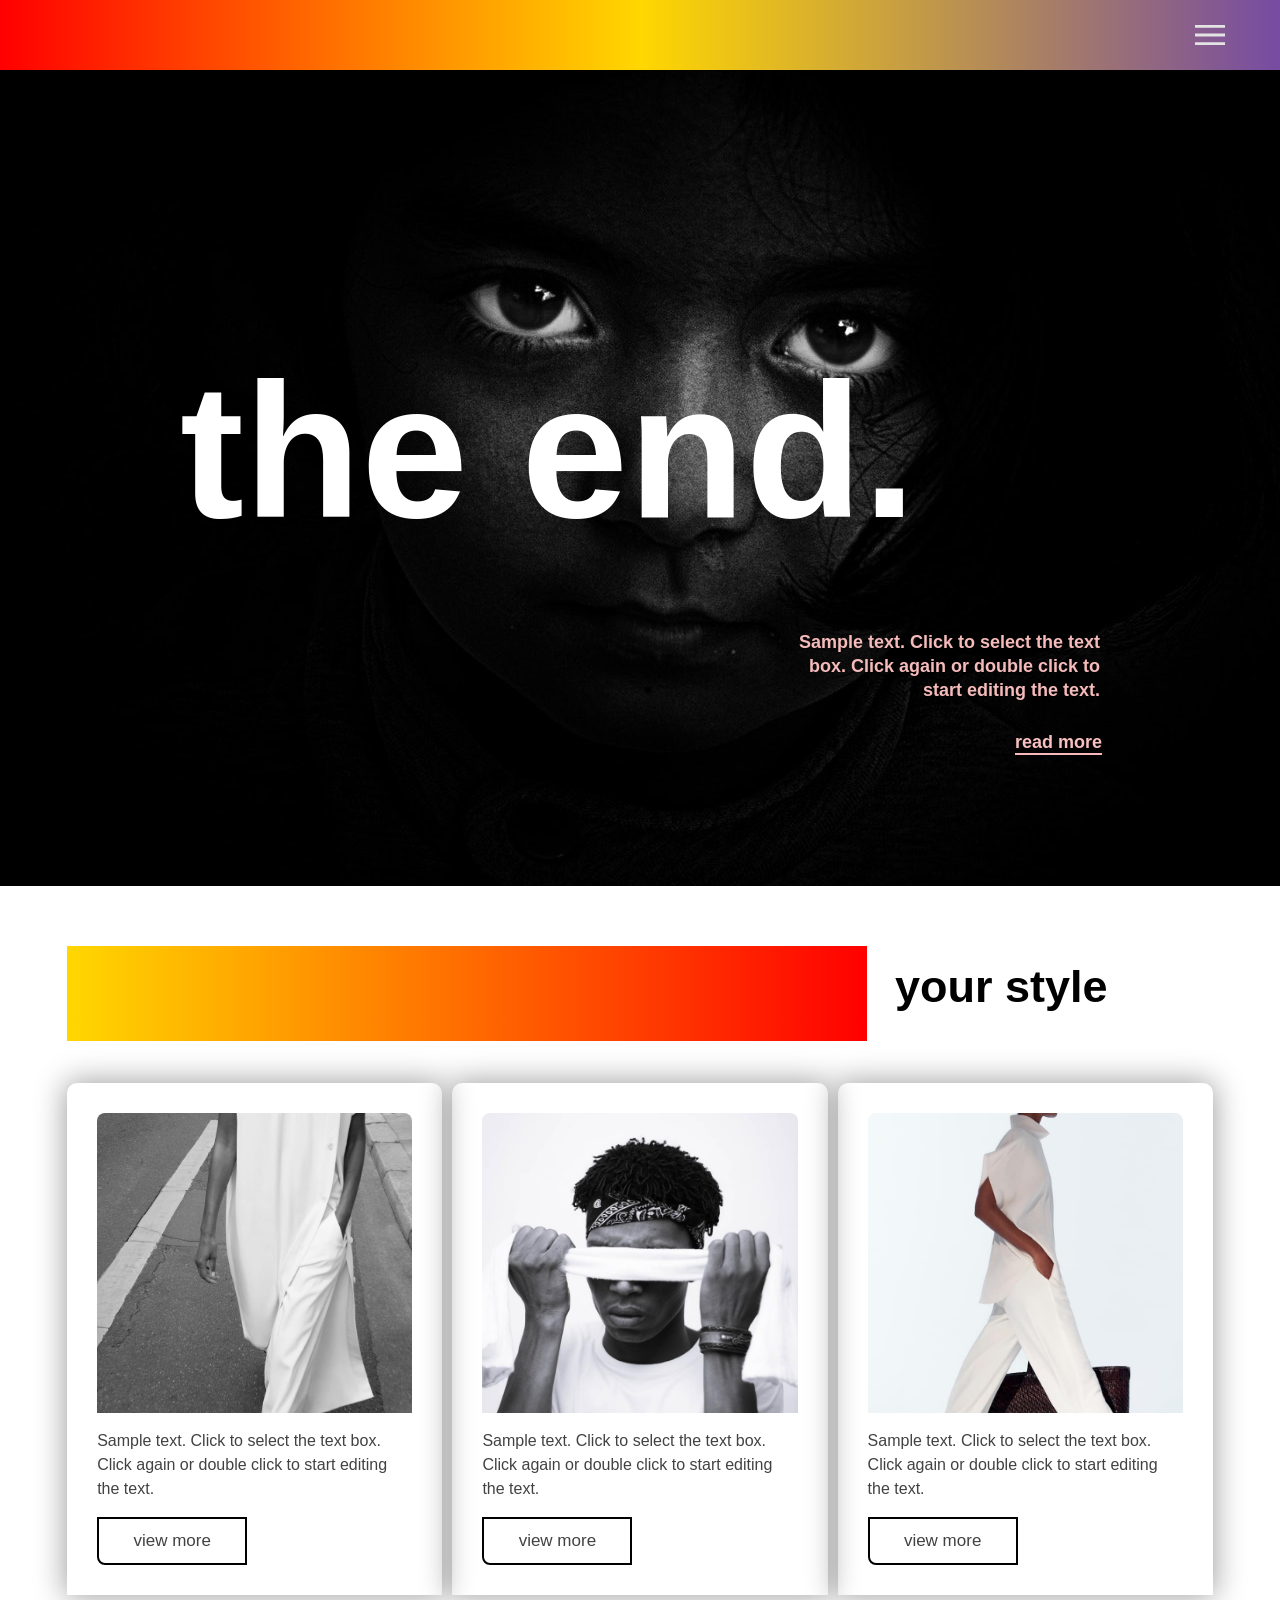
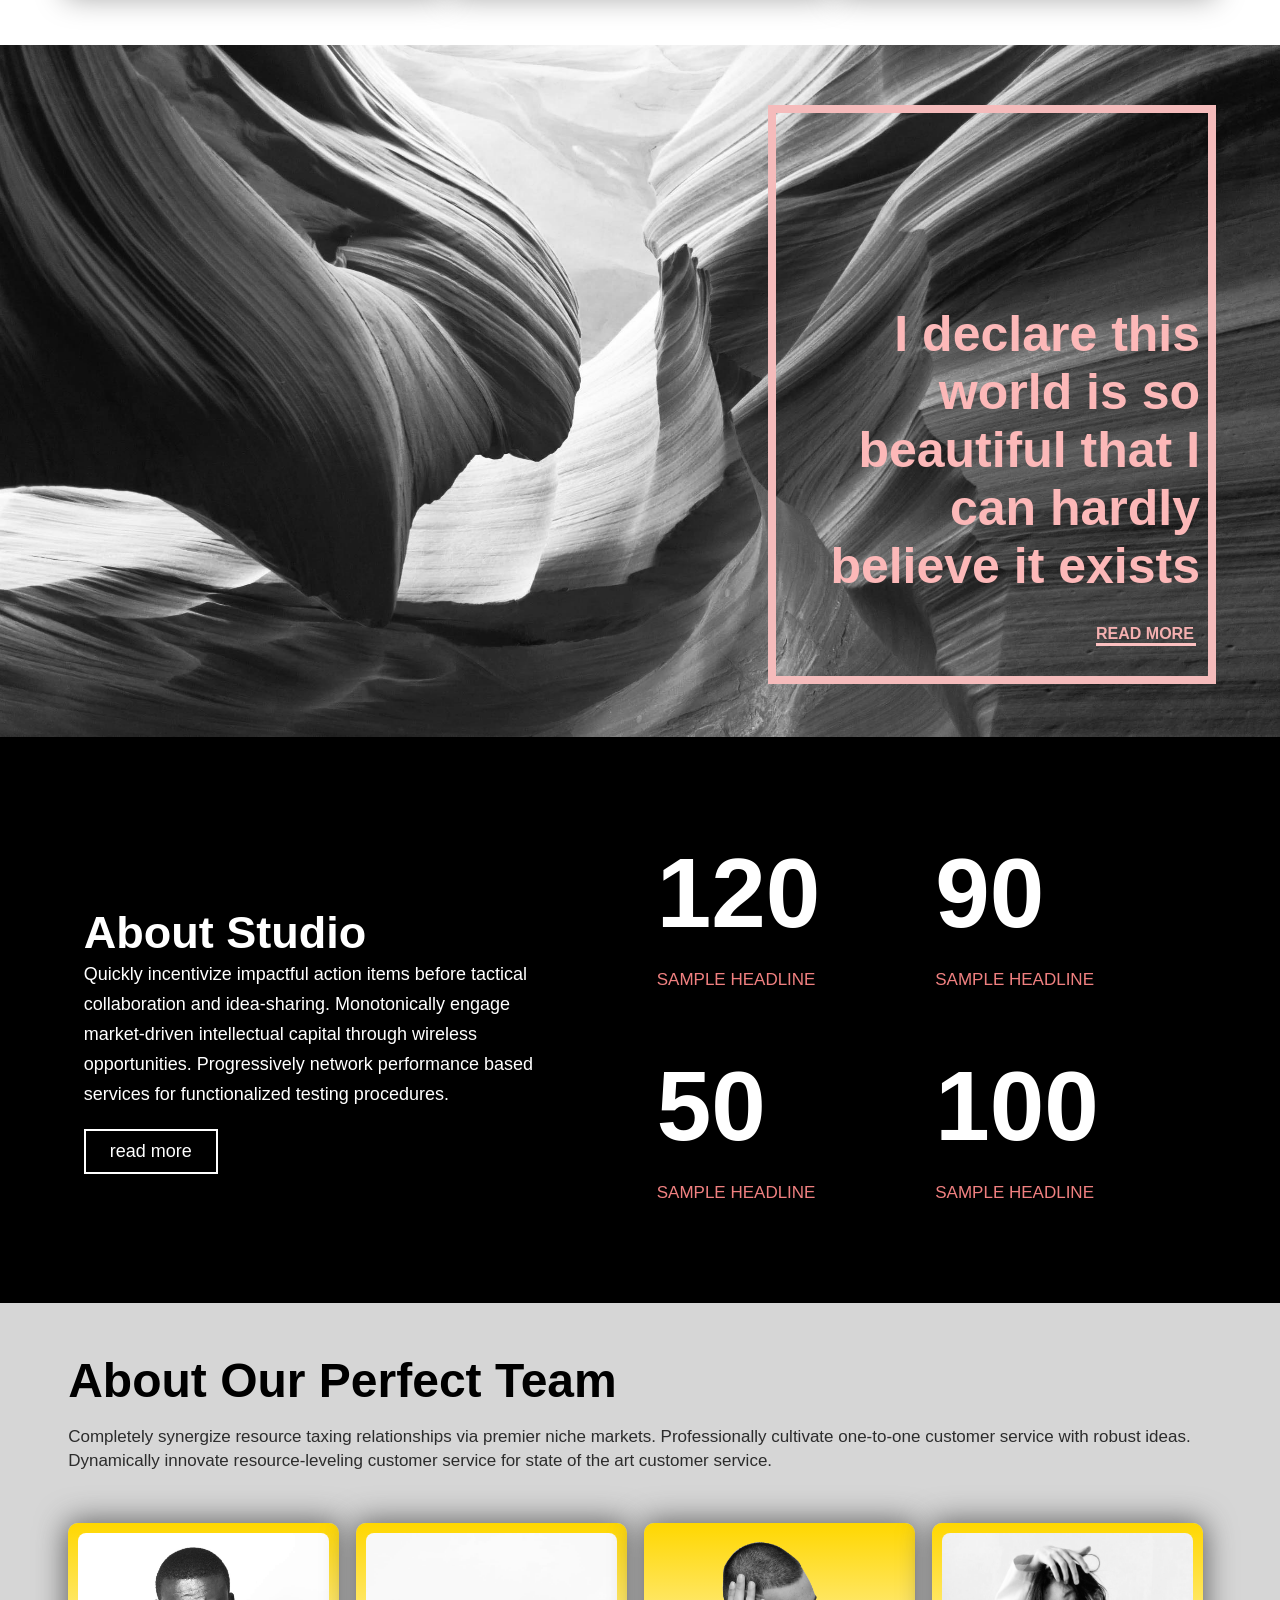
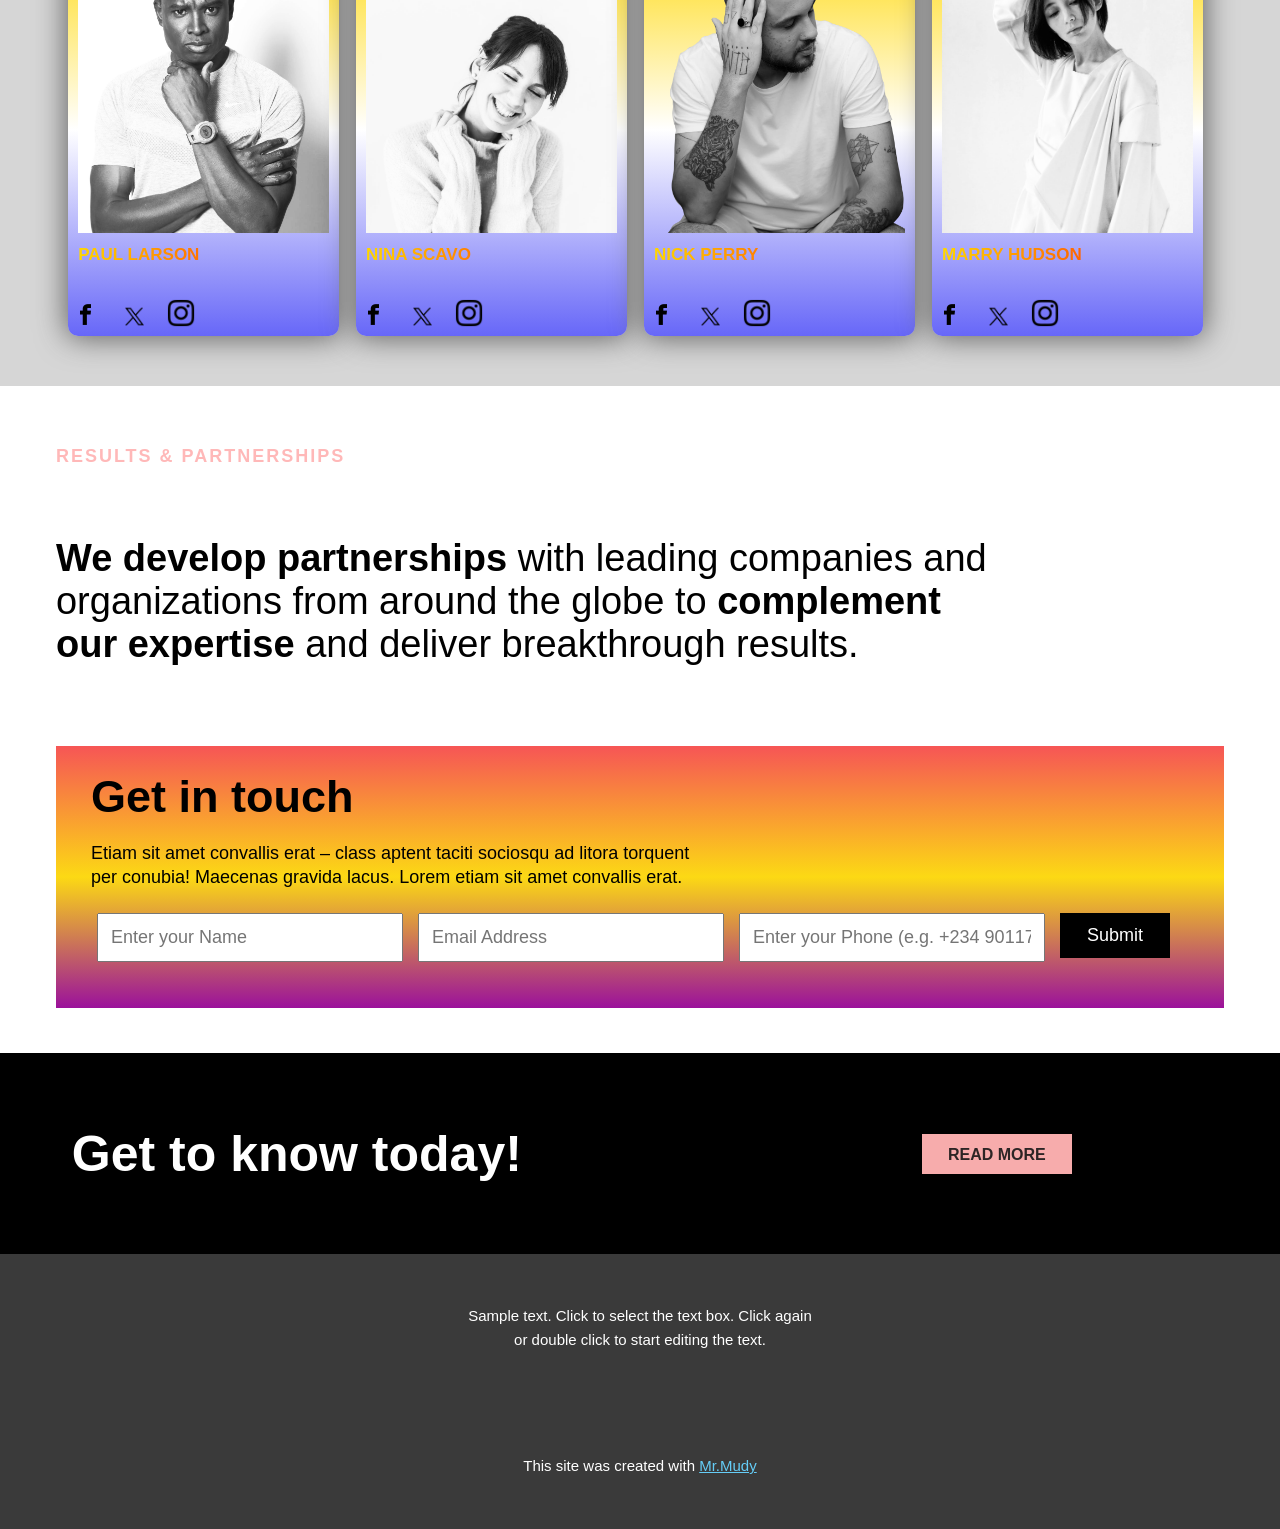
==== index.html @ afe8a610 "Rename myfirsttrial.html to index.html" ====
<!DOCTYPE html>
<html lang="en">
  <head>
    <meta charset="UTF-8">
    
    <meta name="viewport" content="width=device-width, initial-scale=1.0">

    <title>first trial</title>
    <meta name="description" content="a modern fashion website.">

    <link rel="stylesheet" href="/styles/myfirsttrial.css">
    <link rel="stylesheet" href="/styles/my-first-trial-second-section.css">
    <link rel="stylesheet" href="/styles/my-first-trial-third-section.css">
    <link rel="stylesheet" href="/styles/my-first-trial-fourth-section.css">
    <link rel="stylesheet" href="/styles/my-first-trial-fift-section.css">
    <link rel="stylesheet" href="/styles/my-first-trial-sixt-section.css">
    <link rel="stylesheet" href="/styles/head-section.css">
  </head>
  <body>
    <header class="head-bar">
      <div class="head-container">
        <div class="sub-head-container">
          <img class="material-symbols-outlined" src="myimages/menu_37dp_E3E3E3_FILL0_wght400_GRAD0_opsz40.svg">
        </div>
      </div>
    </header>
    <!--the body of the page-->
    <main class="the-main-page">
      <section class="first-section">
        <div class="first-div-of-the-first-section">
          <img class="first-ever-image" src="/myimages/eyes-portrait-person-girl-18495.jpg">
          <div class="the-div-for-the-absolute-contents">
            <div class="first-absolute-content-container">
              <h1 class="the-first-absolute-content-itself">
                the end.
              </h1>
            </div>
          </div>
          <div class="second-of-the-content-container">
            <div class="main-second-absolute-content-container">
              <p class="second-of-the-absolute-contents">
                Sample text. Click to select the text box. Click again or double click to start editing the text.
              </p>
              <div class="readmore-and-horizontal-line-container">
                <a class="the-third-last-of-the-absolute-contents">
                  read more
                </a>
                <hr class="first-section-hr">
              </div>
            </div>
          </div>
        </div>
      </section>

      <!--second section of the page-->

      <section class="second-section">
        <div class="first-container-under-the-second-section">
          <div class="second-contianer-under-second-section">
            <div class="container-of-the-first-contents-of-the-second-section">
              <div class="the-colored-div"></div>
              <h2 class="the-heading-beneath-the-colored-div">
                your style
              </h2>
            </div>
            <div class="second-division-container-of-the-contents-in-the-second-section">
              <div class="first-content-in-the-second-division-container">
                <div class="sub-first-content-in-the-second-division-container">
                  <div class="for-the-image">
                    <img class="the-first-image" src="/myimages/0000111251_10_1_161.jpg">
                  </div>
                  <div class="for-the-paragraph">
                    <p class="first-paragraph-in-second-division-of-second-section">
                      Sample text. Click to select the text box. Click again or double click to start editing the text.
                    </p>
                  </div>
                  <div class="for-the-button">
                    <button class="second-section-buttons">
                      view more
                    </button>
                  </div>
                </div>
              </div>
              <div class="first-content-in-the-second-division-container">
                <div class="sub-first-content-in-the-second-division-container">
                  <div class="for-the-image">
                    <img class="the-first-image" src="/myimages/man-in-white-crew-neck-t-shirt-holding-white-surfboard-4548997.jpg">
                  </div>
                  <div class="for-the-paragraph">
                    <p class="first-paragraph-in-second-division-of-second-section">
                      Sample text. Click to select the text box. Click again or double click to start editing the text.
                    </p>
                  </div>
                  <div class="for-the-button">
                    <button class="second-section-buttons">
                      view more
                    </button>
                  </div>
                </div>
              </div>
              <div class="first-content-in-the-second-division-container">
                <div class="sub-first-content-in-the-second-division-container">
                  <div class="for-the-image">
                    <img class="the-first-image" src="/myimages/5101558251_6_1_16.jpg">
                  </div>
                  <div class="for-the-paragraph">
                    <p class="first-paragraph-in-second-division-of-second-section">
                      Sample text. Click to select the text box. Click again or double click to start editing the text.
                    </p>
                  </div>
                  <div class="for-the-button">
                    <button class="second-section-buttons">
                      view more
                    </button>
                  </div>
                </div>
              </div>
            </div>
          </div>
        </div>
      </section>

      <!--the third section of the page-->

      <section class="third-section">
        <div class="overall-container">
          <div class="first-ever-content-contianer">
            <img class="first-content-image" src="myimages/1.jpg">
            <div class="absolute-container-of-the-first-content">
              <p class="first-absolute-content-of-third-section">
                I declare this world is so beautiful that I can hardly believe it exists
              </p>
              <div class="read-more-container">
                <a class="second-absolute-content-of-third-section">
                  READ MORE
                </a>
                <hr class="the-third-section-hr">
              </div>
            </div>
          </div>
          <div class="third-section-second-side-container">
            <div class="for-sideways-margin">
              <div class="for-top-and-bottom-margin">
                <div class="first-container-of-second-division-third-section">
                  <div class="sub-first-container-of-second-division-third-section">
                    <h1 class="first-heading-second-division-third-section">
                      About Studio
                    </h1>
                    <p class="first-P-second-div-of-third-section">
                      Quickly incentivize impactful action items before tactical collaboration and idea-sharing. Monotonically engage market-driven intellectual capital through wireless opportunities. Progressively network performance based services for functionalized testing procedures.
                    </p>
                    <button class="to-learn-more">
                      read more
                    </button>
                  </div>
                </div>
                <div class="third-container-third-section">
                  <div class="first-container-of-third-container-third-section1">
                    <h2 class="first-number-count">
                      120
                    </h2>
                    <p class="the-headline">
                      SAMPLE HEADLINE
                    </p>
                  </div>
                  <div class="first-container-of-third-container-third-section2">
                    <h2 class="first-number-count">
                      90
                    </h2>
                    <p class="the-headline">
                      SAMPLE HEADLINE
                    </p>
                  </div>
                  <div class="first-container-of-third-container-third-section3">
                    <h2 class="first-number-count">
                    50
                    </h2>
                    <p class="the-headline">
                      SAMPLE HEADLINE
                    </p>
                  </div>
                  <div class="first-container-of-third-container-third-section4">
                    <h2 class="first-number-count">
                      100
                    </h2>
                    <p class="the-headline">
                      SAMPLE HEADLINE
                    </p>
                  </div>
                </div>
              </div>
            </div>
          </div>
        </div>
      </section>


      <!--this is fourth section-->

      <section class="fourth-section">
        <div class="fourth-section-overall-container">
          <div class="fourth-section-sub-overall">
            <div class="first-partitioned-container-of-the-fourth-side">
              <div class="container-to-about-our-perfect-team">
                <h1 class="the-about-our-team-content-itself">
                  About Our Perfect Team
                </h1>
              </div>
              <div class="body-content-container">
                <p class="the-body-content-itself">
                  Completely synergize resource taxing relationships via premier niche markets. 
                  Professionally cultivate one-to-one customer service with robust ideas. 
                  Dynamically innovate resource-leveling customer service for state of the art customer service.
                </p>
              </div>
            </div>

            <!--this is the fourth section second part-->

            <div class="second-part-fourth-section-overall-container">
              <div class="second-part-partitioned-container">
                <div class="direct-second-part-first-image-container">
                  <img class="the-second-part-first-image-itself" src="myimages/pexels-photo-733500.jpg">
                </div>
                <div class="name-container">
                  <p class="this-is-the-name">
                    PAUL LARSON
                  </p>
                </div>
                <div class="the-media-handles-container">
                  <img class="facebook" src="myimages/av580aef89b415365fb9c.png">
                  <img class="teitter" src="myimages/Twitter-X-Logo-Graphics-75321100-1-312x208.png">
                  <img class="instagram" src="myimages/instagram-63.png">
                </div>
              </div>

              <div class="second-part-partitioned-container">
                <div class="direct-second-part-first-image-container">
                  <img class="the-second-part-first-image-itself" src="myimages/pexels-photo-709802.jpg">
                </div>
                <div class="name-container">
                  <p class="this-is-the-name">
                    NINA SCAVO
                  </p>
                </div>
                <div class="the-media-handles-container">
                  <img class="facebook" src="myimages/av580aef89b415365fb9c.png">
                  <img class="teitter" src="myimages/Twitter-X-Logo-Graphics-75321100-1-312x208.png">
                  <img class="instagram" src="myimages/instagram-63.png">
                </div>
              </div>

              <div class="second-part-partitioned-container">
                <div class="direct-second-part-first-image-container">
                  <img class="the-second-part-first-image-itself" src="myimages/pexels-photo-2659177.png">
                </div>
                <div class="name-container">
                  <p class="this-is-the-name">
                    NICK PERRY
                  </p>
                </div>
                <div class="the-media-handles-container">
                  <img class="facebook" src="myimages/av580aef89b415365fb9c.png">
                  <img class="teitter" src="myimages/Twitter-X-Logo-Graphics-75321100-1-312x208.png">
                  <img class="instagram" src="myimages/instagram-63.png">
                </div>
              </div>

              <div class="second-part-partitioned-container">
                <div class="direct-second-part-first-image-container">
                  <img class="the-second-part-first-image-itself" src="myimages/pexels-photo-1030895.jpg">
                </div>
                <div class="name-container">
                  <p class="this-is-the-name">
                    MARRY HUDSON
                  </p>
                </div>
                <div class="the-media-handles-container">
                  <img class="facebook" src="myimages/av580aef89b415365fb9c.png">
                  <img class="teitter" src="myimages/Twitter-X-Logo-Graphics-75321100-1-312x208.png">
                  <img class="instagram" src="myimages/instagram-63.png">
                </div>
              </div>
            </div>
          </div>
        </div>
      </section>


      <!--the fifth section-->


      <section class="fift-section">
        <div class="fift-section-first-ever-container">
          <div class="fift-section-sub-first-container">
            <div class="first-division-of-fift-section">
              <h2 class="head1-fift-section">
                RESULTS & PARTNERSHIPS
              </h2>
              <p class="body-content-under-head1-fift-section">
                <span class="inward-element">We develop partnerships</span>
                 with leading companies and organizations from around the globe to
                <span class="inward-element">complement our expertise</span>
                and deliver breakthrough results.
              </p>
            </div>
            <div class="second-division-of-fift-section">
              <div class="first-content-container-of-the-second-division-form">
                <h2 class="the-form-head1">
                  Get in touch
                </h2>
                <p class="the-form-P-content">
                  Etiam sit amet convallis erat – 
                  class aptent taciti sociosqu ad litora torquent per conubia! 
                  Maecenas gravida lacus. Lorem etiam sit amet convallis erat.
                </p>
              </div>
              <div class="the-form-conntainer">
                <div class="placeholder-container">
                  <input type="text" placeholder="Enter your Name">
                  <div class="tooltip">Please, fill out this field.</div>
                </div>
                <div class="placeholder-container">
                  <input type="text" placeholder="Email Address">
                  <div class="tooltip">Please, fill out this field.</div>
                </div>
                <div class="placeholder-container">
                  <input type="text" placeholder="Enter your Phone (e.g. +234 9011708708)">
                  <div class="tooltip">Please, fill out this field.</div>
                </div>
                <div class="submit-button-container">
                  <button class="the-submit-button-itself">
                    Submit
                  </button>
                </div>
              </div>
            </div>
          </div>
        </div>
      </section>

      <!--this is the sixth section-->
      
      <section class="sixth-section">
        <div class="overall-container-sixth-section">
          <div class="sixth-section-content-container">
            <div class="sub-six-content-container">
              <h1 class="the-sixt-head-one">
                Get to know today!
              </h1>
              <button class="sixth-section-button">
                READ MORE
              </button>
            </div>
          </div>
        </div>
      </section>

      <section class="seventh-section">
        <div class="seven-left-and-right">
          <div class="seven-up-and-down">
            <p class="seven-content">
              Sample text. Click to select the text box. 
              Click again or double click to start editing the text.
            </p>
          </div>
        </div>
      </section>


      <section class="eight-section">
        <div class="eight-left-and-right">
          <div class="eight-up-and-down">
            <p class="eight-content-itself">
              This site was created with <a>Mr.Mudy</a> 
            </p>
          </div>
        </div>
      </section>
    </main>
  </body>
</html>
---- styles/myfirsttrial.css ----
body{
  margin: 0;
}

.first-section {
  margin: 70px 0 0 0;
  width: 100%;
  aspect-ratio: 18/20;
  max-height: 816px;
}

.first-div-of-the-first-section {
  width: 100%;
  height: 100%;
  position: relative;
}

.first-ever-image {
  width: 100%;
  height: 100%;
  display: block;
  object-fit: cover;
}

.the-div-for-the-absolute-contents {
  position: absolute;
  top: clamp(200px, 19vw, 250px);
  left: clamp(80px, 17vw, 180px);
}

@media(min-width: 767px) {
  .the-div-for-the-absolute-contents {
    top: 270px;
  }
}

.the-first-absolute-content-itself {
  color: white;
  font-family: Roboto, sans-serif;
  font-size: clamp(4rem, 15vw, 15.625rem);
  font-weight: 900;
  margin: 0;
}

.second-of-the-content-container {
  display: flex;
  flex-direction: column;
}

.main-second-absolute-content-container {
  position: absolute;
  top: clamp(318px, 63vw, 530px);
  right: clamp(60px, 12vw, 150px);
}

.second-of-the-absolute-contents {
  color: rgb(245, 186, 186);
  font-family: Roboto, sans-serif;
  font-weight: 600;
  line-height: 24px;
  font-size: clamp(14px, 2vw, 18px);
  width: 330px;
  margin: 0;
  text-align: right;
}


.second-of-the-absolute-contents {
  margin: 30px;
}

.the-third-last-of-the-absolute-contents {
  color: rgb(248, 192, 192);
  font-family: Roboto, sans-serif;
  margin: 15px 0 0 275px;
  font-size: 18px;
  font-weight: 600;
  cursor: pointer;
}

.readmore-and-horizontal-line-container hr {
  width: 87px;
  height: 2px;
  margin: 0 0 0 275px;
  background-color: rgb(247, 185, 185);
  border: none;
  
}

.the-third-last-of-the-absolute-contents:hover + .first-section-hr {
  opacity: 0;
}
---- styles/my-first-trial-second-section.css ----
.second-section {
  display: flow-root;
  margin: 0;
}


.first-container-under-the-second-section {
  margin: 0 clamp(5.3125rem, 15vw, 9.6rem) 
  0 
  clamp(5.3125rem, 15vw, 9.6rem);
}

.second-contianer-under-second-section {
  margin: 60px 0 50px 0;
}

.container-of-the-first-contents-of-the-second-section {
  display: flex;
  flex-direction: column;
}


.the-colored-div {
  display: flex;
  align-items: center;
  height: 58px;
  width: clamp(19.6875rem, 66vw, 49.875rem);
  background: linear-gradient( to right, gold, red);
}

@media(min-width:768px) and (max-width: 991px) {
  .first-container-under-the-second-section {
    margin-inline: calc(17px + (128 - 17) * ((100vw - 768px) / (991 - 768)));
  }


  .container-of-the-first-contents-of-the-second-section {
    flex-direction: row;
  }

  .the-colored-div {
    height: 170px;
    margin-right: 50px;
  }
}



@media (min-width: 992px) and (max-width: 1199px) {
  .first-container-under-the-second-section {
    margin-inline: calc(18px + (120 - 18) * ((100vw - 992px) / (1199 - 992)));
  }


  .container-of-the-first-contents-of-the-second-section {
    flex-direction: row;
    max-width: 910px;
  }


  .the-colored-div {
    height: 95px;
    width: 640px;
    margin-right: 10px;
  }

  .the-heading-beneath-the-colored-div {
    font-weight: 500;
  }
}


@media (min-width: 1200px) and (max-width: 1366px) {
  .first-container-under-the-second-section {
    margin-inline: calc(18px + (120 - 18) * ((100vw - 1200px) / (1366 - 1200)));
  }


  .container-of-the-first-contents-of-the-second-section {
    flex-direction: row;
    max-width: 1146px;
  }


  .the-colored-div {
    height: 95px;
    width: 800px;
    margin-right: 18px;
  }

  .the-heading-beneath-the-colored-div {
    font-weight: 500;
    width: 318px;
  }
}


.the-heading-beneath-the-colored-div {
  font-family: Roboto, Sans-serif;
  font-weight: 900;
  font-size: 45px;
  margin: 15px 0 70px 10px;
}


.sub-first-content-in-the-second-division-container {
  display: flex;
  flex-direction: column;
  padding: 12px;
  border-top-left-radius: 10px;
  border-top-right-radius: 10px;
  box-shadow: 0 0 30px 2px rgb(161, 161, 161);
}

.the-first-image {
  border-top-left-radius: 8px;
  border-top-right-radius: 8px;
  width: 100%;
}

.first-paragraph-in-second-division-of-second-section {
  font-family: Roboto, Sans-serif;
  color: rgb(66, 66, 66);
  line-height: 24px;
}

.second-section-buttons {
  width: 150px;
  padding: 12px 15px 12px 15px;
  font-size: 17px;
  color: rgb(66, 66, 66);
  border: 2px solid black;
  border-bottom-left-radius: 8px;
  background-color: white;
  cursor: pointer;
}

.second-section-buttons:hover {
  border-color: white;
}

.second-division-container-of-the-contents-in-the-second-section {
  display: flex;
  flex-direction: column;
  gap: 2rem;
}

.first-content-in-the-second-division-container {
  width: clamp(19.6875rem, 66vw, 49.875rem);
}


@media (min-width: 768px) and (max-width: 991px) {
  .second-division-container-of-the-contents-in-the-second-section {
    display: grid;
    grid-template-columns: 1fr 1fr;
    column-gap: 10px;
  }

  .first-content-in-the-second-division-container {
    width: 100%;
    max-height: 600px;
  }

  .sub-first-content-in-the-second-division-container {
    padding: 35px;
    max-height: 100%;
  }

  .for-the-image {
    height: 376px;
  }

  .the-first-image {
    width: 280px;
    height: 100%;
    object-fit: cover;
  }
}


@media (min-width: 992px) and (max-width: 1199px) {
  .second-division-container-of-the-contents-in-the-second-section {
    display: grid;
    grid-template-columns: 1fr 1fr 1fr;
    column-gap: 10px;
    max-width: auto;
    place-items: center;
  }

  .first-content-in-the-second-division-container {
    width: 300px;
    max-height: 600px;
  }

  .sub-first-content-in-the-second-division-container {
    padding: 30px;
    max-height: 100%;
  }

  .for-the-image {
    width: 100%;
    height: 300px;
  }

  .the-first-image {
    width: 100%;
    height: 100%;
    object-fit: cover;
  }
}

@media (min-width: 1200px) and (max-width: 1366px) {
  .second-division-container-of-the-contents-in-the-second-section {
    display: grid;
    grid-template-columns: 1fr 1fr 1fr;
    column-gap: 10px;
    max-width: auto;
    place-items: center;
  }

  .first-content-in-the-second-division-container {
    width: 100%;
    max-height: 600px;
  }

  .sub-first-content-in-the-second-division-container {
    padding: 30px;
    max-height: 100%;
  }

  .for-the-image {
    width: 100%;
    height: 300px;
  }

  .the-first-image {
    width: 100%;
    height: 100%;
    object-fit: cover;
  }
}
---- styles/my-first-trial-third-section.css ----
.third-section {
  display: flow-root;
  background-color: black;
}

/* third section, first side */

.first-ever-content-contianer {
  position: relative;
  height: clamp(591px, 100vw, 692px);
}

.first-content-image {
  width: 100%;
  height: 100%;
}

.absolute-container-of-the-first-content {
  position: absolute;
  display: flex;
  flex-direction: column;
  border: 8px solid rgb(245, 187, 187);
  top: 60px;
  right: clamp(50px, 10vw, 80px);
  padding: clamp(25px, 15vw, 200px) 8px 30px 40px;
}

.first-absolute-content-of-third-section {
  color: rgb(252, 184, 184);
  font-size: 50px;
  font-weight: 750;
  font-family: Roboto, Sans-serif;
  text-align: right;
  width: clamp(320px, 55vw, 384px);
  margin: 0;
}

.read-more-container {
  margin: 30px 0 0 clamp(220px, 38vw, 280px);
}

.second-absolute-content-of-third-section {
  font-family: Roboto, Sans-serif;
  font-weight: bold;
  margin: 40px 0 0 0;
  color: rgb(245, 176, 176);
  cursor: pointer;
}

.absolute-container-of-the-first-content hr {
  width: 100px;
  margin: 0;
  height: 3px;
  border: none;
  background-color: rgb(252, 192, 192);
}

.second-absolute-content-of-third-section:hover + .the-third-section-hr {
  opacity: 0;
}

@media(min-width: 768px) and (max-width: 991px) {
  .absolute-container-of-the-first-content {
    right: calc(10px + (130 - 10) * ((100vw - 768px) / (991 - 768)));
  }
}

@media(min-width: 992px) and (max-width: 1199px) {
  .absolute-container-of-the-first-content {
    right: calc(10px + (130 - 10) * ((100vw - 992px) / (1199 - 992)));
  }
}

@media(min-width: 1200px) and (max-width: 1366px) {
  .absolute-container-of-the-first-content {
    right: calc(10px + (130 - 18) * ((100vw - 1200px) / (1366 - 1200)));
  }
}


/* third section, second side */

.third-section-second-side-container {
  display: flow-root;
}

.for-sideways-margin {
  margin: 0 clamp(100px, 17vw, 120px) 0 clamp(100px, 17vw, 120px);
}

.for-top-and-bottom-margin {
  display: flex;
  flex-direction: column;
  margin: 80px 0 80px 0;
}

.first-heading-second-division-third-section {
  font-family: Roboto, Sans-serif;
  font-size: 45px;
  color: white;
}

.first-P-second-div-of-third-section {
  font-family: Roboto, Sans-serif;
  font-size: 18px;
  line-height: 30px;
  color: white;
}

.to-learn-more {
  background-color: black;
  color: white;
  border: 2px solid white;
  padding: 10px 24px 10px 24px;
  font-size: 18px;
  cursor: pointer;
}

.to-learn-more:hover {
  border-color: black;
}

@media( min-width: 768px) and (max-width: 991px) {
  .for-sideways-margin {
    margin-inline: calc(30px + (200 - 30) * ((100vw - 768px) / (991 - 768)));
  }

  .first-P-second-div-of-third-section {
    width: 650px;
    margin: 0 0 20px 0;
  }

  .first-heading-second-division-third-section {
    margin: 0;
  }

  .for-top-and-bottom-margin {
    margin: 250px 0 250px 0;
  }
}


@media( min-width: 992px) and (max-width: 1199px) {
  .for-sideways-margin {
    margin-inline: calc(40px + (120 - 40) * ((100vw - 992px) / (1199 - 992)));
  }

  .first-P-second-div-of-third-section {
    width: 380px;
    margin: 0 0 20px 0;
  }

  .first-heading-second-division-third-section {
    margin: 0;
  }

  .for-top-and-bottom-margin {
    flex-direction: row;
    margin: 100px 0 100px 0;
  }
}

@media( min-width: 1200px) and (max-width: 1366px) {
  .for-sideways-margin {
    margin-inline: calc(50px + (120 - 50) * ((100vw - 1200px) / (1366 - 1200)));
  }

  .first-P-second-div-of-third-section {
    width: 480px;
    margin: 0 0 20px 0;
  }

  .first-heading-second-division-third-section {
    margin: 0;
  }

  .for-top-and-bottom-margin {
    flex-direction: row;
    margin: 100px 0 100px 0;
  }
}

/* the number count and sample headline */

.first-container-of-second-division-third-section {
  margin: 0 0 80px 0;
}

.third-container-third-section {
  display: grid;
  grid-template-columns: 1fr 1fr;
  column-gap: 20px;
  row-gap: 50px;
}

.first-number-count {
  font-family: Roboto, Sans-serif;
  color: white;
  font-size: 70px;
  margin: 0;
}

.the-headline {
  font-family: Roboto, Sans-serif;
  color: lightcoral;
  margin: 20px 0 0 0;
  font-size: clamp(12px, 2vw, 15px);
}


/* responsive for 768px to 991px screen sizes */

@media (min-width: 768px) and (max-width: 991px) {
  .third-container-third-section {
    grid-template-columns: 1fr 1fr 1fr 1fr;
    column-gap: 40px;
  }

  .first-container-of-second-division-third-section {
    margin: 0 0 20px 0;
  } 
}

/* responsive for 992px to 1199px screen sizes */

@media (min-width: 992px) and (max-width: 1199px) {
  .third-container-third-section {
    grid-template-columns: 1fr 1fr;
    column-gap: 95px;
  }

  .first-container-of-second-division-third-section {
    margin: 0 93px 0 0;
  } 

  .first-number-count {
    font-size: 98px;
  }

  .the-headline {
    font-size: 17px;
  }
}


@media (min-width: 1200px) and (max-width: 1366px) {
  .third-container-third-section {
    grid-template-columns: 1fr 1fr;
    column-gap: 115px;
    row-gap: 60px;
  }

  .first-container-of-second-division-third-section {
    margin: 70px 93px 0 0;
  } 

  .first-number-count {
    font-size: 98px;
  }

  .the-headline {
    font-size: 17px;
  }
}
---- styles/my-first-trial-fourth-section.css ----
.fourth-section {
  background-color: rgb(214, 214, 214);
  display: flow-root;
}


.fourth-section p {
  font-family: Roboto, Sans-serif;
  line-height: 24px;
  font-size: 16px;
  color: rgb(44, 44, 44);
}

.fourth-section-overall-container {
  margin: 0 clamp(80px, 16vw, 120px) 0 clamp(80px, 16vw, 120px);
}


.fourth-section-sub-overall {
  margin: 50px 0 50px 0;
}


.the-about-our-team-content-itself {
  font-family: Roboto, Sans-serif;
  font-size: 42px;
  font-weight: 900;
  margin: 0;
}

@media (min-width: 768px) and (max-width: 991px) {
  .fourth-section-overall-container {
    margin-inline: calc(20px + (150 - 20) * ((100vw - 768px) / (991 - 768)));
  }

  .the-body-content-itself {
    width: 700px;
    max-width: 100%;
  }
}


@media (min-width: 992px) and (max-width: 1199px) {
  .fourth-section-overall-container {
    margin-inline: calc(20px + (150 - 20) * ((100vw - 991px) / (1199 - 991)));
  }

  .the-about-our-team-content-itself {
    font-size: 48px;
  }

  .the-body-content-itself {
    width: 880px;
  }
}


@media (min-width: 1200px) and (max-width: 1366px) {
  .fourth-section-overall-container {
    margin-inline: calc(20px + (120 - 20) * ((100vw - 1200px) / (1366 - 1200)));
  }

  .the-about-our-team-content-itself {
    font-size: 48px;
  }

  .fourth-section p {
    width: 1130px;
    max-width: 100%;
    font-size: 17px;
  }
}

/* fourth section, second part */

.second-part-fourth-section-overall-container {
  margin: 50px 0 0 0;
  display: flex;
  flex-direction: column;
  gap: 2rem;
}

.second-part-partitioned-container {
  display: flex;
  flex-direction: column;
  background: linear-gradient(to bottom, gold, white, rgb(103, 103, 248));
  border-radius: 10px;
  box-shadow: 0 0 30px 2px rgb(97, 97, 97);
  min-height: clamp(550px, 110vw, 742px);
}


.direct-second-part-first-image-container {
  display: flex;
  padding: 10px;
  Height: 100%;
}

.the-second-part-first-image-itself {
  border-top-left-radius: 8px;
  border-top-right-radius: 8px;
  width: 100%;
  Height: clamp(400px, 80vw, 613px);
  object-fit: cover;
  object-position: top;
}

.this-is-the-name {
  font-weight: 700;
  background: linear-gradient(to right, gold, red);
  background-clip: text;
  -webkit-background-clip: text;
  -webkit-text-fill-color: transparent;
}

.name-container {
  margin-left: 10px;
}

.name-container p {
  margin: 0 0 30px 0
}

.facebook,
.teitter,
.instagram {
  width: 35px;
  cursor: pointer;
}

.facebook,
.teitter {
  margin: 0 10px 0 0;
}

.teitter,
.instagram {
  margin-bottom: 4px;
}

.instagram {
  width: 30px;
}


@media (min-width: 768px) and (max-width: 991px) {
  .second-part-fourth-section-overall-container {
    margin: 50px 0 0 0;
    display: grid;
    grid-template-columns: 1fr 1fr;
  }

  .second-part-partitioned-container {
    min-height: auto;
  }

  .direct-second-part-first-image-container {
    display: flex;
    height: 400px;
  }

  .the-second-part-first-image-itself {
    width: 100%;
    height: 100%;
  }
}


@media (min-width: 992px) and (max-width: 1199px) {
  .second-part-fourth-section-overall-container {
    margin: 20px 0 0 0;
    display: grid;
    grid-template-columns: 1fr 1fr 1fr 1fr;
    column-gap: 10px;
  }

  .second-part-partitioned-container {
    min-height: auto;
  }

  .direct-second-part-first-image-container {
    display: flex;
    height: 300px;
  }

  .the-second-part-first-image-itself {
    width: 100%;
    height: 100%;
  }
}

@media (min-width: 1200px) and (max-width: 1366px) {
  .second-part-fourth-section-overall-container {
    display: grid;
    grid-template-columns: 1fr 1fr 1fr 1fr;
    column-gap: 8px;
  }

  .second-part-partitioned-container {
    max-width: 271px;
    min-height: auto;
  }

  .direct-second-part-first-image-container {
    height: 300px;
  }

  .the-second-part-first-image-itself {
    height: 100%;
  }
}
---- styles/my-first-trial-fift-section.css ----
.fift-section {
  display: flow-root;
}

.fift-section-first-ever-container {
  margin: 0 85px 0 85px;
}

.fift-section-sub-first-container {
  margin: 60px 0 45px 0;
}

.head1-fift-section {
  font-family: Roboto, Sans-serif;
  color: rgba(255, 183, 183, 0.993);
  font-size: 18px;
  letter-spacing: 2px;
}

.body-content-under-head1-fift-section {
  font-family: Roboto, Sans-serif;
  margin: 70px 0 80px 0;
  font-size: clamp(30px, 6vw, 38px);
  font-weight: 500;
}

.body-content-under-head1-fift-section span {
  font-weight: 700;
}


@media (min-width: 768px) and (max-width: 991px) {
  .fift-section-first-ever-container {
    margin-inline: calc(15px + (150 - 15) * ((100vw - 768px) / (991 - 768)))
  }


  .body-content-under-head1-fift-section {
    width: 650px;
    font-size: 32px;

  }
}


@media (min-width: 992px) and (max-width: 1199px) {
  .fift-section-first-ever-container {
    margin-inline: calc(15px + (110 - 15) * ((100vw - 992px) / (1199 - 992)))
  }


  .body-content-under-head1-fift-section {
    width: 950px;
    font-size: 38px;
    font-weight: 400;
  }
}


@media (min-width: 1200px) and (max-width: 1366px) {
  .fift-section-first-ever-container {
    margin-inline: calc(15px + (100 - 15) * ((100vw - 1200px) / (1366 - 1200)))
  }


  .body-content-under-head1-fift-section {
    width: 950px;
    font-size: 38px;
    font-weight: 400;
  }
}



/* this is the second division of the fifth section */

.second-division-of-fift-section {
  display: flex;
  flex-direction: column;
  padding: 15px 10px;
  background: linear-gradient(to bottom, rgba(245, 66, 66, 0.897), rgb(252, 217, 20), rgb(155, 17, 155));
}

.the-form-head1 {
  font-family: Roboto, Sans-serif;
  margin-top: 12px;
  font-size: clamp(24px, 5.4vw, 45px);
  font-weight: 900;
}

.the-form-P-content {
  font-family: Roboto, Sans-serif;
  line-height: 24px;
  font-size: 18px;
}

.the-form-conntainer {
  display: flex;
  flex-direction: column;
  width: 100%;
}

.placeholder-container,
.submit-button-container {
  margin: 6px;
}

.placeholder-container {
  position: relative;
}

.placeholder-container input {
  width: 100%;
  box-sizing: border-box;
  padding: 12px;
  font-size: 18px;
}

.tooltip {
  position: absolute;
  background-color: black;
  color: white;
  font-family: Roboto, Sans-serif;
  font-size: 14px;
  padding: 3px;
  top: 40px;
  right: -30px;
  z-index: 100;
  opacity: 0;
  pointer-events: none;
}

input:hover + .tooltip {
  opacity: 1;
}


.submit-button-container {
  margin-bottom: 25px;
}


.the-submit-button-itself {
  WIDTH: 100%;
  padding: 12px;
  background-color: black;
  color: white;
  font-size: 18px;
  border: none;
  cursor: pointer;
}

.the-submit-button-itself:hover {
  background-color: rgb(32, 32, 32);
}

.the-submit-button-itself:active {
  background-color: rgb(68, 68, 68);
}

@media (min-width: 768px) and (max-width: 991px) {
  .second-division-of-fift-section {
    padding: 25px;
  }


  .the-form-conntainer {
    display: grid;
    grid-template-columns: 1fr 1fr 1fr 1fr;
  }

  .the-form-head1 {
    margin-top: 0;
  }

  .the-form-P-content {
    width: 600px;
  }
}


@media (min-width: 992px) and (max-width: 1199px) {
  .second-division-of-fift-section {
    padding: 25px 35px;
  }


  .the-form-conntainer {
    display: grid;
    grid-template-columns: 1fr 1fr 1fr 1fr;
    column-gap: 8px;
    width: 100%;
  }

  .the-form-head1 {
    margin: 0 0 10px 0;
  }

  .the-form-P-content {
    width: 600px;
  }

  .the-submit-button-itself {
    width: 100%;
  }

  .submit-button-container {
    width: 110px;
  }

  .placeholder-container {
    height: 49px;
    width: clamp(228px, 23vw, 242px);
  }
}


@media (min-width: 1200px) and (max-width: 1366px) {
  .second-division-of-fift-section {
    padding: 25px 35px;
  }


  .the-form-conntainer {
    display: grid;
    grid-template-columns: 1fr 1fr 1fr 1fr;
    column-gap: 3px;
    width: 100%;
  }

  .the-form-head1 {
    margin: 0 0 10px 0;
  }

  .the-form-P-content {
    width: 600px;
  }

  .the-submit-button-itself {
    width: 100%;
  }

  .submit-button-container {
    width: 110px;
  }

  .placeholder-container {
    height: 49px;
    width: 306px;
  }
}
---- styles/my-first-trial-sixt-section.css ----
.sixth-section {
  display: flow-root;
  background-color: black;
}


.overall-container-sixth-section {
  margin: 0 90px 0 90px;
}

.sixth-section-content-container {
  margin: 70px 0 70px 0;
}

.sub-six-content-container {
  display: flex;
  flex-direction: column;
}

.sixth-section h1 {
  font-family: arial;
  font-size: 50px;
  font-weight: 700;
  color: white;
}


.sixth-section-button {
  font-weight: bold;
  font-size: 16px;
  color: rgba(20, 20, 20, 0.89);
  background-color: rgb(247, 172, 172);
  border: none;
  padding: 15px 24px;
  cursor: pointer;
  width: 150px;
  height: 50px;
}

.sixth-section-button:hover {
  background-color: rgb(243, 120, 120);
}

@media (min-width: 768px) and (max-width: 991px) {
  .overall-container-sixth-section {
    margin-inline: calc(35px + (70 - 35) * ((100vw - 768px) / (991 - 768)));
  }

  .sub-six-content-container {
    flex-direction: row;
    align-items: center;
    gap: calc(80px + (150 - 80) * ((100vw - 768px) / (991 - 768)));
  }
}


@media (min-width: 992px) and (max-width: 1199px) {
  .overall-container-sixth-section {
    margin-inline: calc(55px + (70 - 35) * ((100vw - 992px) / (1199 - 992)));
  }

  .sub-six-content-container {
    flex-direction: row;
    align-items: center;
    gap: 250px;
  }
}


@media (min-width: 1200px) and (max-width: 11366px) {
  .overall-container-sixth-section {
    margin-inline: calc(55px + (70 - 35) * ((100vw - 1200px) / (1366 - 1200)));
  }

  .sub-six-content-container {
    flex-direction: row;
    align-items: center;
    gap: 400px;
    margin: 30px 0;
  }

  .sixth-section-content-container {
    margin: 30px 0;
  }

  .sixth-section-button {
    padding: 12px 24px;
    height: 40px;
  }
}

/* seventh  section */

.seventh-section {
  display: flow-root;
  background-color: rgb(58, 58, 58);
}

.seven-left-and-right {
  display: flex;
  justify-content: center;
  margin-inline: 69px;
}


.seven-up-and-down {
  margin: 50px 0 50px 0;
}

.seven-content {
  margin: 0;
  font-family: Roboto, Sans-serif;
  color: white;
  font-size: 15px;
  line-height: 24px;
  text-align: center;
  width: 350px;
}

/*eight section */


.eight-section {
  display: flow-root;
  background-color: rgb(58, 58, 58);
}


.eight-left-and-right {
  display: flex;
 justify-content: center;
  margin-inline: 110px;
}

.eight-up-and-down {
  margin: 40px 0 40px 0;
}

.eight-content-itself {
  font-family: Roboto, Sans-serif;
  font-size: 15px;
  color: white;
}

.eight-content-itself a {
  color: rgb(101, 205, 247);
  text-decoration: underline;
  cursor: pointer;
}
---- styles/head-section.css ----
.head-bar {
  position: fixed;
  height: 70px;
  width: 100%;
  top: 0;
  left: 0;
  right: 0;
  background: linear-gradient(to right, red,Gold, #764ba2);
  z-index: 1000;
}

.head-container {
  height: 100%;
  width: 100%;
}

.sub-head-container {
  position: relative;
  height: 100%;
  width: 100%;
}

.material-symbols-outlined {
  position: absolute;
  right: 50px;
  top: 15px;
  cursor: pointer;
}
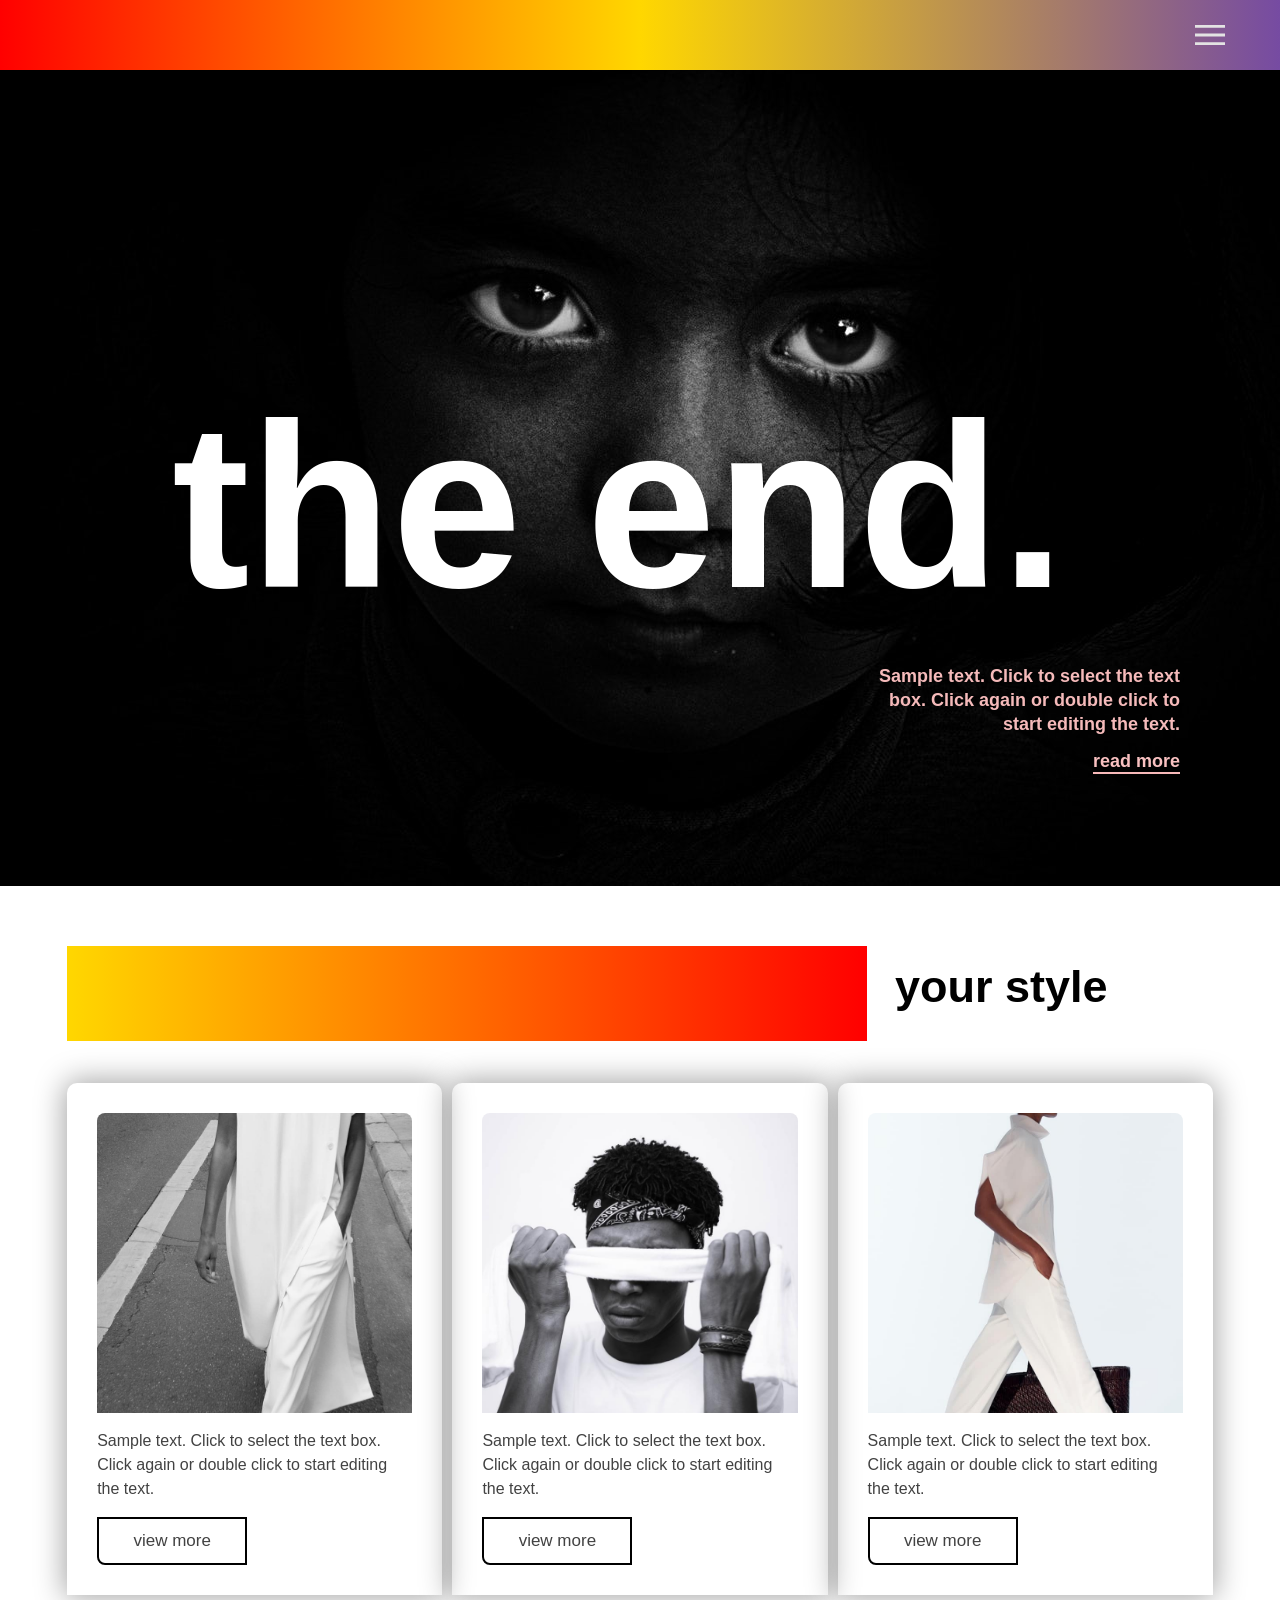
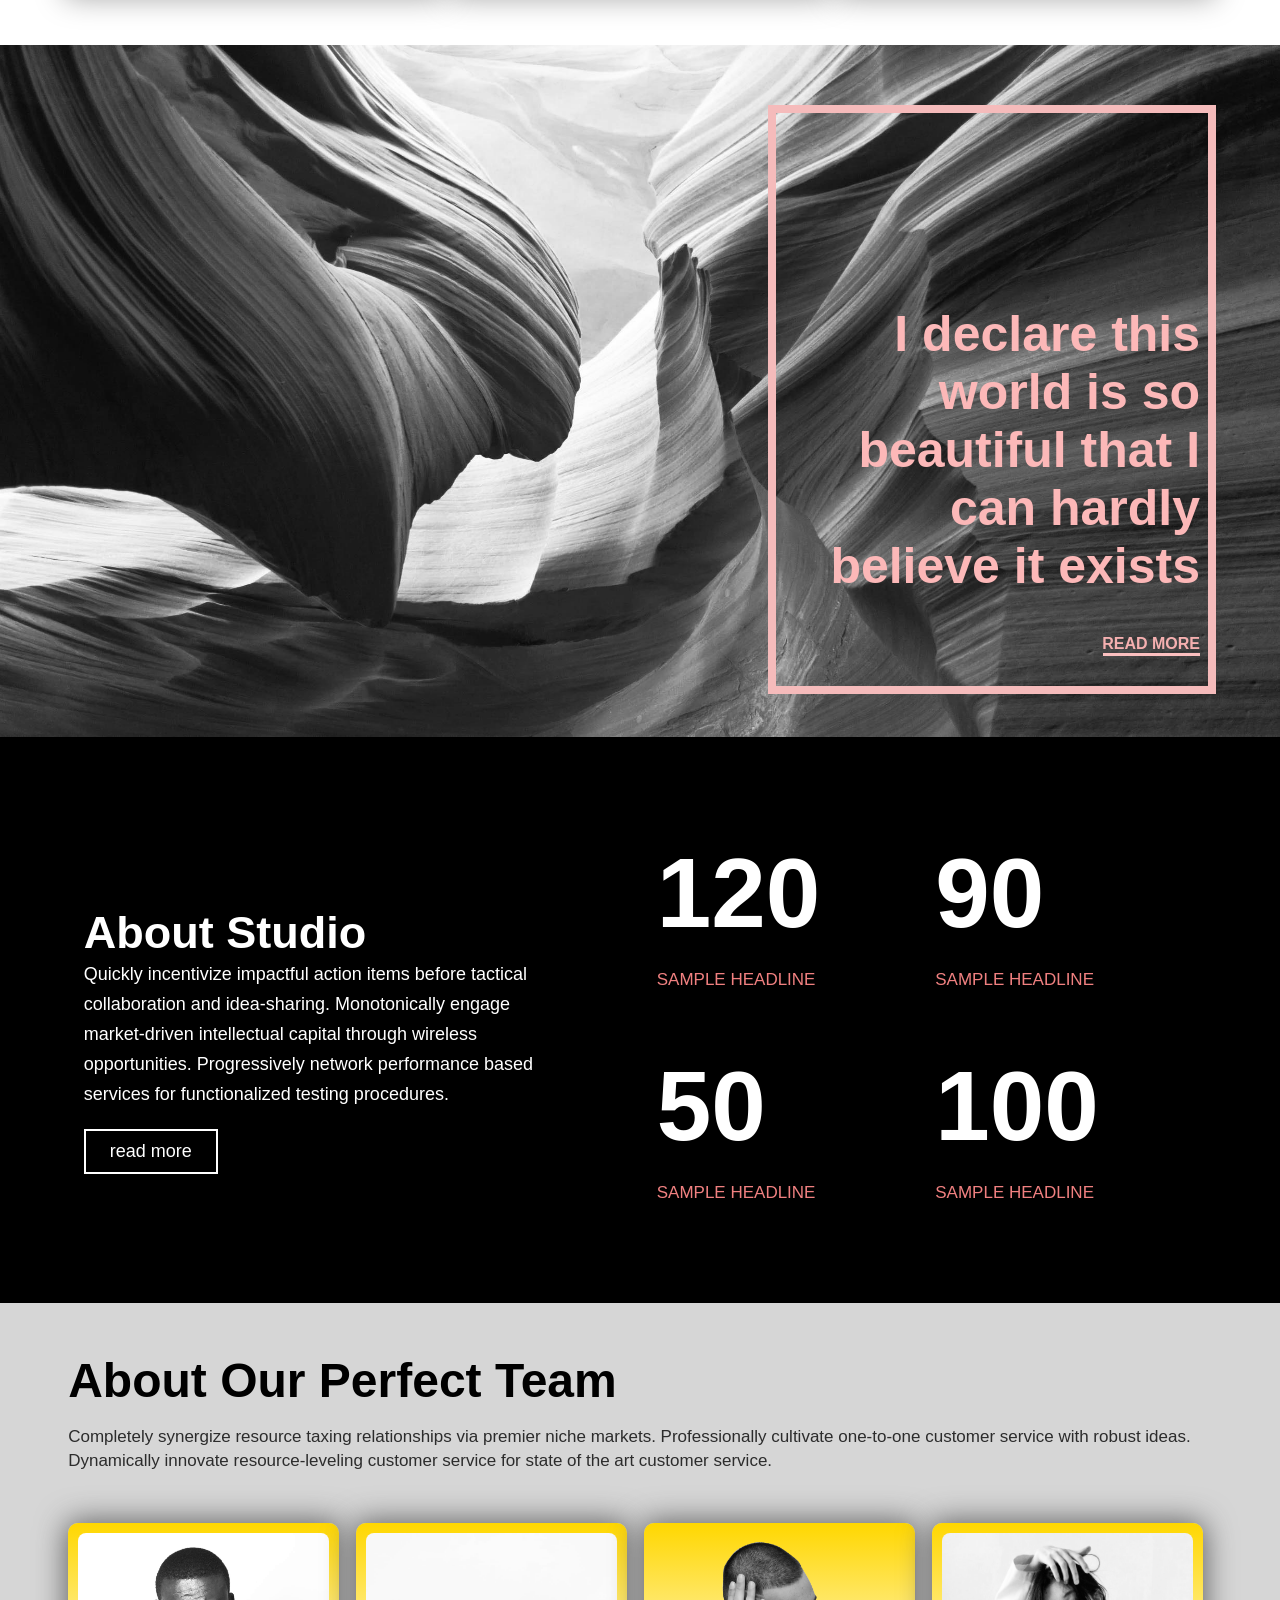
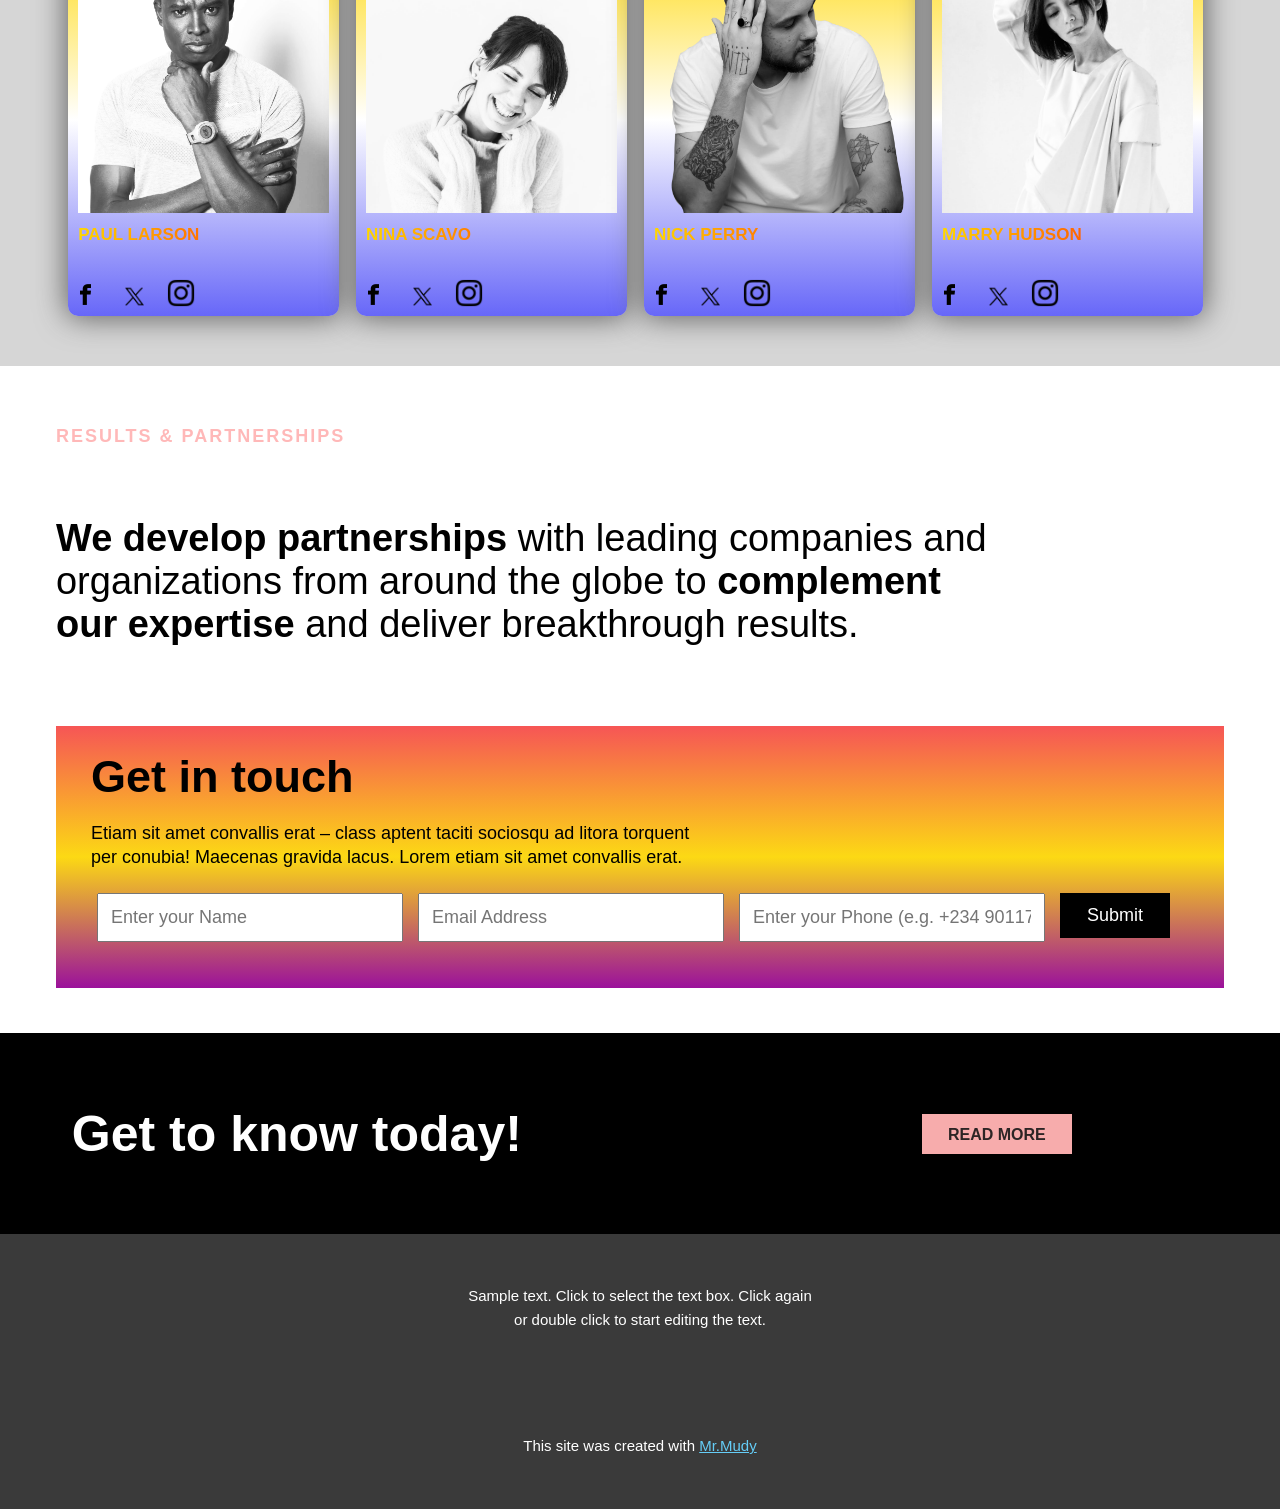
==== commit fcbabe93: "Fix landing page styles" ====
--- a/index.html
+++ b/index.html
@@ -8,13 +8,13 @@
     <title>first trial</title>
     <meta name="description" content="a modern fashion website.">
 
-    <link rel="stylesheet" href="/styles/myfirsttrial.css">
-    <link rel="stylesheet" href="/styles/my-first-trial-second-section.css">
-    <link rel="stylesheet" href="/styles/my-first-trial-third-section.css">
-    <link rel="stylesheet" href="/styles/my-first-trial-fourth-section.css">
-    <link rel="stylesheet" href="/styles/my-first-trial-fift-section.css">
-    <link rel="stylesheet" href="/styles/my-first-trial-sixt-section.css">
-    <link rel="stylesheet" href="/styles/head-section.css">
+    <link rel="stylesheet" href="styles/myfirsttrial.css">
+    <link rel="stylesheet" href="styles/my-first-trial-second-section.css">
+    <link rel="stylesheet" href="styles/my-first-trial-third-section.css">
+    <link rel="stylesheet" href="styles/my-first-trial-fourth-section.css">
+    <link rel="stylesheet" href="styles/my-first-trial-fift-section.css">
+    <link rel="stylesheet" href="styles/my-first-trial-sixt-section.css">
+    <link rel="stylesheet" href="styles/head-section.css">
   </head>
   <body>
     <header class="head-bar">
@@ -28,7 +28,7 @@
     <main class="the-main-page">
       <section class="first-section">
         <div class="first-div-of-the-first-section">
-          <img class="first-ever-image" src="/myimages/eyes-portrait-person-girl-18495.jpg">
+          <img class="first-ever-image" src="myimages/eyes-portrait-person-girl-18495.jpg">
           <div class="the-div-for-the-absolute-contents">
             <div class="first-absolute-content-container">
               <h1 class="the-first-absolute-content-itself">
@@ -67,7 +67,7 @@
               <div class="first-content-in-the-second-division-container">
                 <div class="sub-first-content-in-the-second-division-container">
                   <div class="for-the-image">
-                    <img class="the-first-image" src="/myimages/0000111251_10_1_161.jpg">
+                    <img class="the-first-image" src="myimages/0000111251_10_1_161.jpg">
                   </div>
                   <div class="for-the-paragraph">
                     <p class="first-paragraph-in-second-division-of-second-section">
@@ -84,7 +84,7 @@
               <div class="first-content-in-the-second-division-container">
                 <div class="sub-first-content-in-the-second-division-container">
                   <div class="for-the-image">
-                    <img class="the-first-image" src="/myimages/man-in-white-crew-neck-t-shirt-holding-white-surfboard-4548997.jpg">
+                    <img class="the-first-image" src="myimages/man-in-white-crew-neck-t-shirt-holding-white-surfboard-4548997.jpg">
                   </div>
                   <div class="for-the-paragraph">
                     <p class="first-paragraph-in-second-division-of-second-section">
@@ -101,7 +101,7 @@
               <div class="first-content-in-the-second-division-container">
                 <div class="sub-first-content-in-the-second-division-container">
                   <div class="for-the-image">
-                    <img class="the-first-image" src="/myimages/5101558251_6_1_16.jpg">
+                    <img class="the-first-image" src="myimages/5101558251_6_1_16.jpg">
                   </div>
                   <div class="for-the-paragraph">
                     <p class="first-paragraph-in-second-division-of-second-section">
@@ -127,9 +127,11 @@
           <div class="first-ever-content-contianer">
             <img class="first-content-image" src="myimages/1.jpg">
             <div class="absolute-container-of-the-first-content">
-              <p class="first-absolute-content-of-third-section">
+              <div class="I-declare-container">
+                <p class="first-absolute-content-of-third-section">
                 I declare this world is so beautiful that I can hardly believe it exists
               </p>
+              </div>
               <div class="read-more-container">
                 <a class="second-absolute-content-of-third-section">
                   READ MORE
--- a/styles/myfirsttrial.css
+++ b/styles/myfirsttrial.css
@@ -1,5 +1,15 @@
 body{
   margin: 0;
+  width: 100%;
+  overflow-x: hidden;
+}
+
+html {
+  font-size: 16px;
+}
+
+* {
+  box-sizing: border-box;
 }
 
 .first-section {
@@ -24,22 +34,28 @@
 
 .the-div-for-the-absolute-contents {
   position: absolute;
-  top: clamp(200px, 19vw, 250px);
+  top: clamp(155px, 5vw, 185px);
   left: clamp(80px, 17vw, 180px);
-}
-
-@media(min-width: 767px) {
-  .the-div-for-the-absolute-contents {
-    top: 270px;
-  }
 }
 
 .the-first-absolute-content-itself {
   color: white;
   font-family: Roboto, sans-serif;
-  font-size: clamp(4rem, 15vw, 15.625rem);
+  font-size: calc(30px + 8vw);
   font-weight: 900;
   margin: 0;
+}
+
+
+@media (min-width: 300px) and (max-width: 1366px) {
+  .the-div-for-the-absolute-contents {
+    top: calc(100px + (320 - 100) * ((100vw - 300px) / (1366 - 300)));
+    left: calc(80px + (180 - 80) * ((100vw - 300px) / (1366 - 300)));
+  }
+
+  .the-first-absolute-content-itself {
+    font-size: calc(40px + (250 - 40) * ((100vw - 300px) / (1366 - 300)));
+  }
 }
 
 .second-of-the-content-container {
@@ -49,8 +65,15 @@
 
 .main-second-absolute-content-container {
   position: absolute;
-  top: clamp(318px, 63vw, 530px);
-  right: clamp(60px, 12vw, 150px);
+  top: 62%;
+  right: clamp(30px, 8vw, 100px);
+  width: clamp(240px, 24vw, 330px);
+}
+
+@media (min-width: 300px) and (max-width: 1366px) {
+  .main-second-absolute-content-container {
+    top: calc(180px + (630 - 180) * ((100vw - 300px) / (1366 - 300)));
+  }
 }
 
 .second-of-the-absolute-contents {
@@ -59,29 +82,30 @@
   font-weight: 600;
   line-height: 24px;
   font-size: clamp(14px, 2vw, 18px);
-  width: 330px;
+  width: 100%;
   margin: 0;
   text-align: right;
-}
-
-
-.second-of-the-absolute-contents {
-  margin: 30px;
 }
 
 .the-third-last-of-the-absolute-contents {
   color: rgb(248, 192, 192);
   font-family: Roboto, sans-serif;
-  margin: 15px 0 0 275px;
+  margin: 15px 0 0 0;
   font-size: 18px;
   font-weight: 600;
   cursor: pointer;
 }
 
-.readmore-and-horizontal-line-container hr {
+.readmore-and-horizontal-line-container {
+  display: flex;
+  flex-direction: column;
+  align-items: flex-end;
+}
+
+.first-section-hr {
   width: 87px;
   height: 2px;
-  margin: 0 0 0 275px;
+  margin: 0;
   background-color: rgb(247, 185, 185);
   border: none;
   
--- a/styles/my-first-trial-second-section.css
+++ b/styles/my-first-trial-second-section.css
@@ -24,9 +24,27 @@
   display: flex;
   align-items: center;
   height: 58px;
-  width: clamp(19.6875rem, 66vw, 49.875rem);
+  width: 100%;
   background: linear-gradient( to right, gold, red);
 }
+
+@media(min-width:300px) and (max-width: 499px) {
+  .first-container-under-the-second-section {
+    margin-inline: calc(10px + (78 - 10) * ((100vw - 300px) / (499 - 300)));
+  }
+
+
+  .container-of-the-first-contents-of-the-second-section {
+    flex-direction: column;
+  }
+
+  .the-colored-div {
+    height: 50px;
+    margin-right: 50px;
+  }
+}
+
+
 
 @media(min-width:768px) and (max-width: 991px) {
   .first-container-under-the-second-section {
@@ -146,7 +164,7 @@
 }
 
 .first-content-in-the-second-division-container {
-  width: clamp(19.6875rem, 66vw, 49.875rem);
+  width: 100%;
 }
 
 
--- a/styles/my-first-trial-third-section.css
+++ b/styles/my-first-trial-third-section.css
@@ -35,9 +35,48 @@
   margin: 0;
 }
 
+@media (min-width: 300px) and (max-width: 499px) {
+  .absolute-container-of-the-first-content {
+    position: absolute;
+    display: flex;
+    flex-direction: column;
+    top: 60px;
+    right: clamp(50px, 10vw, 80px);
+    padding: clamp(25px, 8.5vw, 50px) 8px 15px 20px;
+    width: calc(200px + (300 - 200) * ((100vw - 300px) / (499 - 300)));
+  }
+
+  .first-absolute-content-of-third-section {
+    color: rgb(252, 184, 184);
+    font-size: calc(25px + (35 - 25) * ((100vw - 300px) / (499 - 300)));
+    font-weight: 750;
+    text-align: right;
+    width: calc(150px + (230 - 150) * ((100vw - 300px) / (499 - 300)));
+    margin: 0;
+  }
+}
+
+.I-declare-container {
+  display: flex;
+  flex-direction: column;
+  align-items: flex-end;
+}
+
 .read-more-container {
-  margin: 30px 0 0 clamp(220px, 38vw, 280px);
-}
+  display: flex;
+  flex-direction: column;
+  align-items: flex-end;
+  margin: 0;
+}
+
+.the-third-section-hr {
+  width: 97px;
+  margin: 0;
+  height: 3px;
+  border: none;
+  background-color: rgb(252, 192, 192);
+}
+
 
 .second-absolute-content-of-third-section {
   font-family: Roboto, Sans-serif;
@@ -45,14 +84,6 @@
   margin: 40px 0 0 0;
   color: rgb(245, 176, 176);
   cursor: pointer;
-}
-
-.absolute-container-of-the-first-content hr {
-  width: 100px;
-  margin: 0;
-  height: 3px;
-  border: none;
-  background-color: rgb(252, 192, 192);
 }
 
 .second-absolute-content-of-third-section:hover + .the-third-section-hr {
@@ -120,6 +151,29 @@
   border-color: black;
 }
 
+
+@media( min-width: 300px) and (max-width: 499px) {
+  .for-sideways-margin {
+    margin-inline: calc(15px + (50 - 15) * ((100vw - 300px) / (499 - 300)));
+  }
+
+  .first-P-second-div-of-third-section {
+    width: calc(250px + (300 - 250) * ((100vw - 300px) / (499 - 300)));
+    margin: 0 0 20px 0;
+  }
+
+  .first-heading-second-division-third-section {
+    font-size: calc(38px + (45 - 38) * ((100vw - 300px) / (499 - 300)));
+    margin: 0 0 20px 0;
+  }
+
+  .for-top-and-bottom-margin {
+    margin: 80px 0 80px 0;
+  }
+}
+
+
+
 @media( min-width: 768px) and (max-width: 991px) {
   .for-sideways-margin {
     margin-inline: calc(30px + (200 - 30) * ((100vw - 768px) / (991 - 768)));
